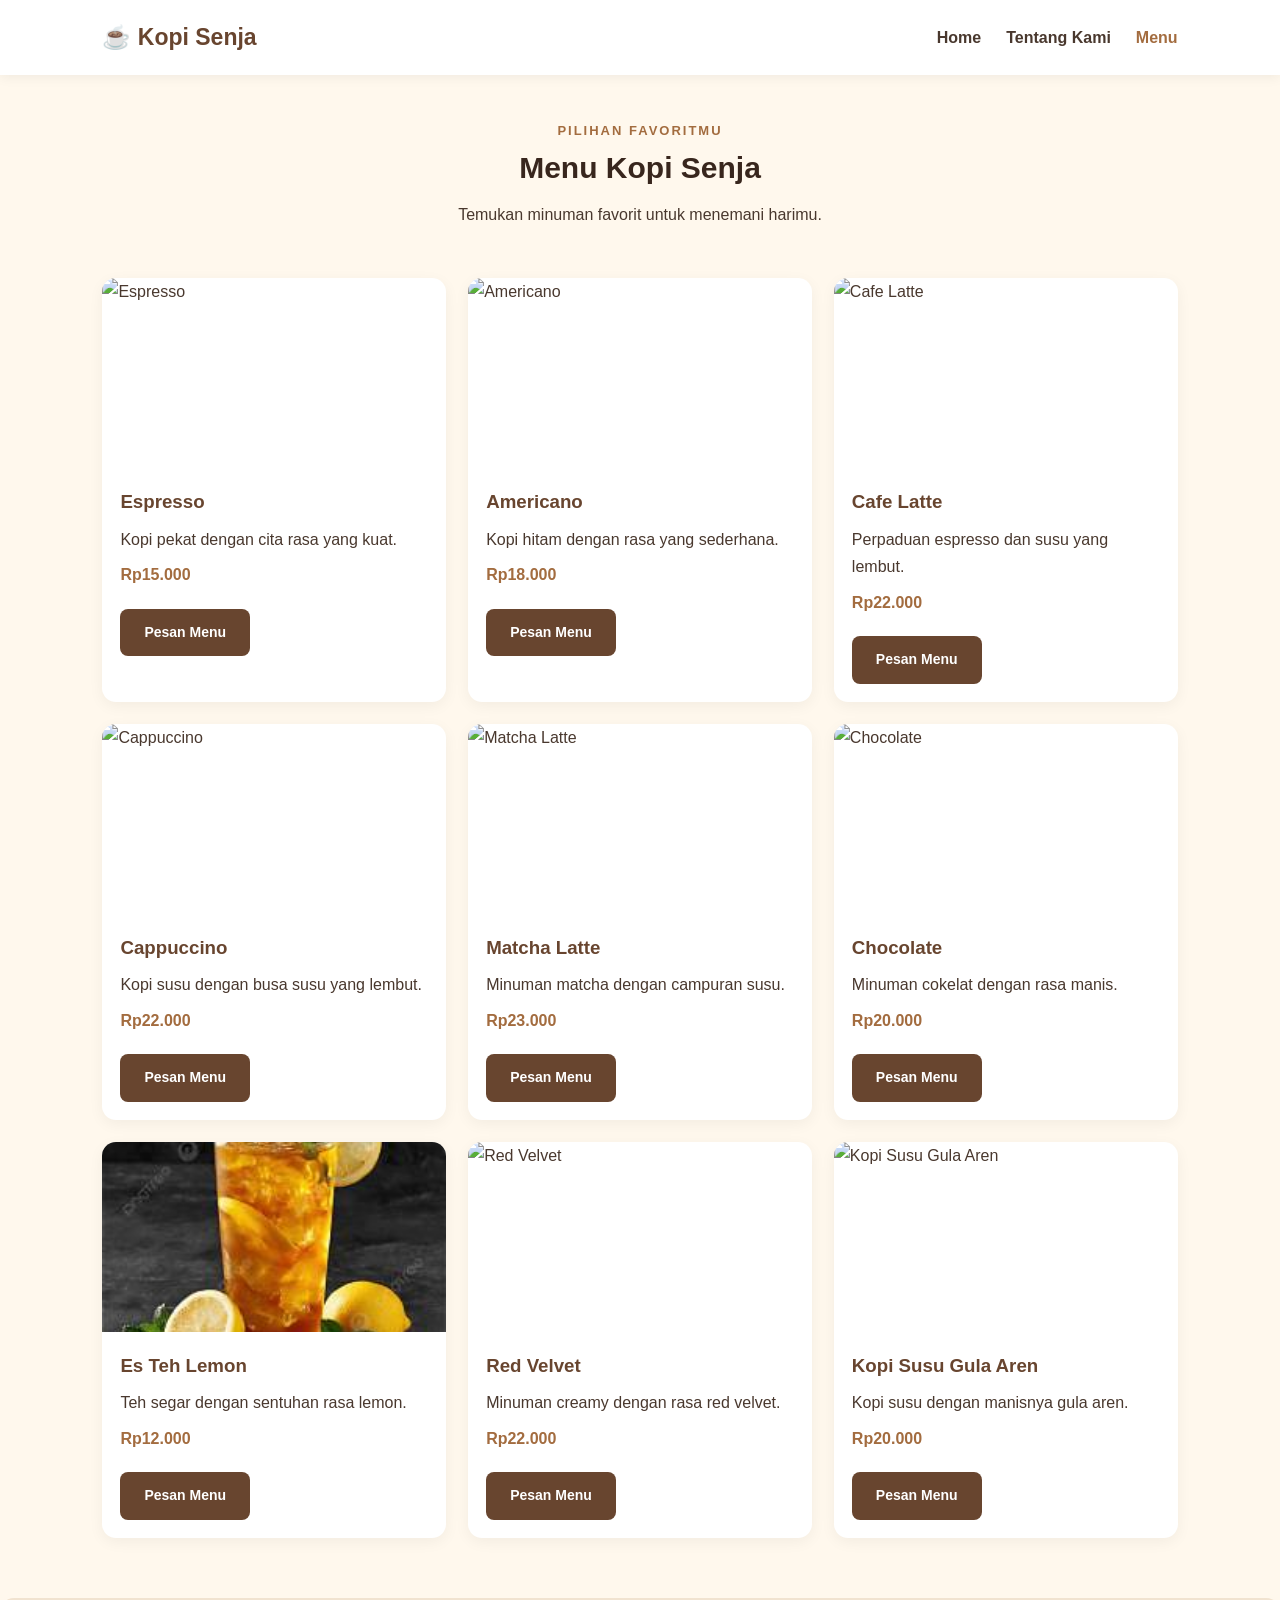
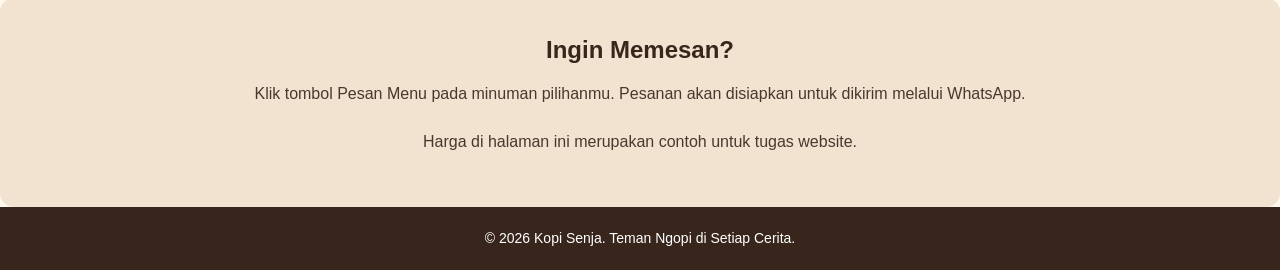
==== menu.html @ 1337b5fb "Add files via upload" ====
<!DOCTYPE html>
<html lang="id">
<head>
    <meta charset="UTF-8">
    <meta name="viewport" content="width=device-width, initial-scale=1.0">
    <title>Menu Kami | Kopi Senja</title>
    <link rel="stylesheet" href="style.css">
</head>
<body>

    <!-- NAVBAR -->
    <header class="navbar">
        <a href="index.html" class="logo">☕ Kopi Senja</a>

        <nav>
            <a href="index.html">Home</a>
            <a href="tentang.html">Tentang Kami</a>
            <a href="menu.html" class="active">Menu</a>
        </nav>
    </header>

    <!-- JUDUL MENU -->
    <section class="page-heading">
        <p class="subtitle">PILIHAN FAVORITMU</p>
        <h1>Menu Kopi Senja</h1>
        <p>Temukan minuman favorit untuk menemani harimu.</p>
    </section>

    <!-- DAFTAR MENU -->
    <main>
        <section class="menu-grid">

            <article class="menu-card">
                <img src="https://images.unsplash.com/photo-1510707577719-ae7c14805e3a?auto=format&fit=crop&w=700&q=80"
                     alt="Espresso">
                <div class="menu-info">
                    <h3>Espresso</h3>
                    <p>Kopi pekat dengan cita rasa yang kuat.</p>
                    <p class="price">Rp15.000</p>
                    <a class="btn order-btn" href="#pesan"
                       data-menu="Espresso" data-harga="15000">Pesan Menu</a>
                </div>
            </article>

            <article class="menu-card">
                <img src="https://images.unsplash.com/photo-1509042239860-f550ce710b93?auto=format&fit=crop&w=700&q=80"
                     alt="Americano">
                <div class="menu-info">
                    <h3>Americano</h3>
                    <p>Kopi hitam dengan rasa yang sederhana.</p>
                    <p class="price">Rp18.000</p>
                    <a class="btn order-btn" href="#pesan"
                       data-menu="Americano" data-harga="18000">Pesan Menu</a>
                </div>
            </article>

            <article class="menu-card">
                <img src="https://images.unsplash.com/photo-1461023058943-07fcbe16d735?auto=format&fit=crop&w=700&q=80"
                     alt="Cafe Latte">
                <div class="menu-info">
                    <h3>Cafe Latte</h3>
                    <p>Perpaduan espresso dan susu yang lembut.</p>
                    <p class="price">Rp22.000</p>
                    <a class="btn order-btn" href="#pesan"
                       data-menu="Cafe Latte" data-harga="22000">Pesan Menu</a>
                </div>
            </article>

            <article class="menu-card">
                <img src="https://images.unsplash.com/photo-1534778101976-62847782c213?auto=format&fit=crop&w=700&q=80"
                     alt="Cappuccino">
                <div class="menu-info">
                    <h3>Cappuccino</h3>
                    <p>Kopi susu dengan busa susu yang lembut.</p>
                    <p class="price">Rp22.000</p>
                    <a class="btn order-btn" href="#pesan"
                       data-menu="Cappuccino" data-harga="22000">Pesan Menu</a>
                </div>
            </article>

            <article class="menu-card">
                <img src="https://images.unsplash.com/photo-1515823064-d6e0c04616a7?auto=format&fit=crop&w=700&q=80"
                     alt="Matcha Latte">
                <div class="menu-info">
                    <h3>Matcha Latte</h3>
                    <p>Minuman matcha dengan campuran susu.</p>
                    <p class="price">Rp23.000</p>
                    <a class="btn order-btn" href="#pesan"
                       data-menu="Matcha Latte" data-harga="23000">Pesan Menu</a>
                </div>
            </article>

            <article class="menu-card">
                <img src="https://images.unsplash.com/photo-1572490122747-3968b75cc699?auto=format&fit=crop&w=700&q=80"
                     alt="Chocolate">
                <div class="menu-info">
                    <h3>Chocolate</h3>
                    <p>Minuman cokelat dengan rasa manis.</p>
                    <p class="price">Rp20.000</p>
                    <a class="btn order-btn" href="#pesan"
                       data-menu="Chocolate" data-harga="20000">Pesan Menu</a>
                </div>
            </article>

            <article class="menu-card">
               <img src="es lemon.jpg" alt="EsLemon">
                <div class="menu-info">
                    <h3>Es Teh Lemon</h3>
                    <p>Teh segar dengan sentuhan rasa lemon.</p>
                    <p class="price">Rp12.000</p>
                    <a class="btn order-btn" href="#pesan"
                       data-menu="Es Teh Lemon" data-harga="12000">Pesan Menu</a>
                </div>
            </article>

            <article class="menu-card">
                <img src="https://images.unsplash.com/photo-1579954115545-a95591f28bfc?auto=format&fit=crop&w=700&q=80"
                     alt="Red Velvet">
                <div class="menu-info">
                    <h3>Red Velvet</h3>
                    <p>Minuman creamy dengan rasa red velvet.</p>
                    <p class="price">Rp22.000</p>
                    <a class="btn order-btn" href="#pesan"
                       data-menu="Red Velvet" data-harga="22000">Pesan Menu</a>
                </div>
            </article>

            <article class="menu-card">
                <img src="https://images.unsplash.com/photo-1461023058943-07fcbe16d735?auto=format&fit=crop&w=700&q=80"
                     alt="Kopi Susu Gula Aren">
                <div class="menu-info">
                    <h3>Kopi Susu Gula Aren</h3>
                    <p>Kopi susu dengan manisnya gula aren.</p>
                    <p class="price">Rp20.000</p>
                    <a class="btn order-btn" href="#pesan"
                       data-menu="Kopi Susu Gula Aren" data-harga="20000">Pesan Menu</a>
                </div>
            </article>

        </section>

        <!-- INFORMASI PEMESANAN -->
        <section class="contact-box" id="pesan">
            <h2>Ingin Memesan?</h2>
            <p id="order-message">
                Klik tombol Pesan Menu pada minuman pilihanmu.
                Pesanan akan disiapkan untuk dikirim melalui WhatsApp.
            </p>
            <p class="order-note">
                Harga di halaman ini merupakan contoh untuk tugas website.
            </p>
        </section>
    </main>

    <!-- FOOTER -->
    <footer>
        <p>&copy; 2026 Kopi Senja. Teman Ngopi di Setiap Cerita.</p>
    </footer>

    <script src="script.js"></script>
</body>
</html>
---- style.css ----
/* =====================================
   1. PENGATURAN DASAR
===================================== */

* {
    margin: 0;
    padding: 0;
    box-sizing: border-box;
}

:root {
    --cokelat: #68452f;
    --cokelat-gelap: #38261d;
    --krem: #fff8ed;
    --krem-tua: #f1e3d0;
    --putih: #ffffff;
    --teks: #49382e;
}

html {
    scroll-behavior: smooth;
}

body {
    font-family: Arial, Helvetica, sans-serif;
    background: var(--krem);
    color: var(--teks);
    line-height: 1.7;
}

/* =====================================
   2. NAVBAR
===================================== */

.navbar {
    display: flex;
    justify-content: space-between;
    align-items: center;
    padding: 18px 8%;
    background: var(--putih);
    box-shadow: 0 2px 12px #00000010;
    gap: 20px;
    flex-wrap: wrap;
}

.logo {
    font-size: 23px;
    font-weight: bold;
    color: var(--cokelat);
    text-decoration: none;
}

.navbar nav {
    display: flex;
    gap: 25px;
    flex-wrap: wrap;
}

.navbar nav a {
    color: var(--teks);
    text-decoration: none;
    font-weight: bold;
    transition: color 0.3s;
}

.navbar nav a:hover,
.navbar nav a.active {
    color: #a36c3f;
}

/* =====================================
   3. HOME
===================================== */

.hero {
    display: flex;
    align-items: center;
    gap: 45px;
    padding: 65px 8%;
    min-height: 480px;
}

.hero-text,
.hero-image {
    flex: 1;
    min-width: 0;
}

.subtitle {
    color: #a36c3f;
    font-weight: bold;
    letter-spacing: 2px;
    font-size: 13px;
}

.hero h1 {
    font-size: clamp(32px, 4vw, 52px);
    line-height: 1.2;
    color: var(--cokelat-gelap);
    margin: 15px 0;
}

.hero-text > p:not(.subtitle) {
    margin-bottom: 25px;
}

.hero-image img {
    width: 100%;
    height: 350px;
    object-fit: cover;
    border-radius: 18px;
}

/* =====================================
   4. TOMBOL
===================================== */

.btn {
    display: inline-block;
    background: var(--cokelat);
    color: var(--putih);
    text-decoration: none;
    padding: 12px 24px;
    border-radius: 8px;
    font-weight: bold;
    transition: 0.3s;
}

.btn:hover {
    background: var(--cokelat-gelap);
    transform: translateY(-2px);
}

/* =====================================
   5. KEUNGGULAN KOPI SENJA
===================================== */

.features {
    text-align: center;
    padding: 55px 8%;
    background: var(--putih);
}

.features h2,
.page-heading h1 {
    color: var(--cokelat-gelap);
    font-size: 30px;
}

.section-desc {
    margin: 8px 0 30px;
    color: #77665a;
}

.feature-list {
    display: grid;
    grid-template-columns: repeat(4, minmax(0, 1fr));
    gap: 20px;
    margin-top: 30px;
}

.feature-card {
    background: var(--krem);
    padding: 25px 18px;
    border-radius: 12px;
    transition: transform 0.3s, box-shadow 0.3s;
}

.feature-card:hover {
    transform: translateY(-5px);
    box-shadow: 0 8px 20px #00000010;
}

.feature-card span {
    font-size: 35px;
}

.feature-card h3 {
    margin: 10px 0;
    color: var(--cokelat);
}

/* =====================================
   6. AJAKAN DI HOME
===================================== */

.cta {
    text-align: center;
    padding: 50px 8%;
    background: var(--cokelat);
    color: var(--putih);
}

.cta h2 {
    margin-bottom: 10px;
}

.cta p {
    margin-bottom: 20px;
}

.btn-light {
    background: var(--krem);
    color: var(--cokelat-gelap);
}

.btn-light:hover {
    background: var(--krem-tua);
}

/* =====================================
   7. JUDUL HALAMAN
===================================== */

.page-heading {
    text-align: center;
    padding: 45px 8% 25px;
}

.page-heading p:last-child {
    margin-top: 8px;
}

/* =====================================
   8. BAGIAN KONTEN
===================================== */

.content-section {
    max-width: 1000px;
    margin: auto;
    padding: 25px 8% 60px;
}

.content-section h2 {
    color: var(--cokelat);
    margin-bottom: 12px;
}

.content-section p {
    margin-bottom: 18px;
}

/* =====================================
   9. HALAMAN TENTANG KAMI
===================================== */

.about-hero {
    display: flex;
    align-items: center;
    gap: 35px;
    margin-bottom: 45px;
}

.about-image,
.about-text {
    flex: 1;
    min-width: 0;
}

.about-image img {
    width: 100%;
    height: 320px;
    object-fit: cover;
    border-radius: 16px;
}

.about-text h2 {
    font-size: 28px;
    color: var(--cokelat);
    margin-bottom: 12px;
}

.vision-mission {
    display: grid;
    grid-template-columns: repeat(2, minmax(0, 1fr));
    gap: 22px;
    margin-bottom: 40px;
}

.info-box {
    padding: 28px;
    border-radius: 14px;
    background: var(--putih);
    box-shadow: 0 4px 15px #0000000d;
}

.info-icon {
    font-size: 32px;
    margin-bottom: 10px;
}

.info-box h2 {
    color: var(--cokelat);
    margin-bottom: 12px;
}

.info-box ul {
    padding-left: 20px;
}

.info-box li {
    margin-bottom: 8px;
}

.contact-box {
    text-align: center;
    padding: 32px 20px;
    border-radius: 14px;
    background: var(--krem-tua);
}

.contact-box h2 {
    color: var(--cokelat-gelap);
    margin-bottom: 10px;
}

.contact-box p {
    margin-bottom: 20px;
}

/* =====================================
   10. HALAMAN MENU
===================================== */

.menu-grid {
    display: grid;
    grid-template-columns: repeat(3, minmax(0, 1fr));
    gap: 22px;
    padding: 25px 8% 60px;
}

.menu-card {
    background: var(--putih);
    border-radius: 14px;
    overflow: hidden;
    box-shadow: 0 4px 15px #0000000d;
    transition: transform 0.3s, box-shadow 0.3s;
}

.menu-card:hover {
    transform: translateY(-5px);
    box-shadow: 0 8px 22px #00000015;
}

.menu-card img {
    width: 100%;
    height: 190px;
    object-fit: cover;
    display: block;
}

.menu-info {
    padding: 18px;
}

.menu-info h3 {
    color: var(--cokelat);
}

.menu-info p {
    margin: 8px 0;
}

.price {
    font-weight: bold;
    color: #a36c3f;
}

.menu-info .btn {
    margin-top: 12px;
    border: none;
    cursor: pointer;
    font-size: 14px;
}

/* =====================================
   11. FOOTER
===================================== */

footer {
    text-align: center;
    padding: 20px;
    background: var(--cokelat-gelap);
    color: var(--putih);
    font-size: 14px;
}

/* =====================================
   12. RESPONSIVE TABLET
===================================== */

@media (max-width: 800px) {
    .hero {
        flex-direction: column;
        align-items: stretch;
        padding-top: 40px;
    }

    .hero-image img {
        height: 270px;
    }

    .feature-list {
        grid-template-columns: repeat(2, minmax(0, 1fr));
    }

    .menu-grid {
        grid-template-columns: repeat(2, minmax(0, 1fr));
    }

    .navbar {
        justify-content: center;
    }

    .navbar nav {
        justify-content: center;
    }
}

/* =====================================
   13. RESPONSIVE HP
===================================== */

@media (max-width: 500px) {
    .feature-list,
    .menu-grid {
        grid-template-columns: 1fr;
    }

    .hero h1 {
        font-size: 34px;
    }

    .features h2,
    .page-heading h1 {
        font-size: 26px;
    }

    .navbar {
        padding: 16px 5%;
    }

    .navbar nav {
        gap: 15px;
    }

    .content-section {
        padding-left: 6%;
        padding-right: 6%;
    }

    .menu-grid {
        padding-left: 6%;
        padding-right: 6%;
    }
}

/* =====================================
   14. RESPONSIVE HALAMAN TENTANG
===================================== */

@media (max-width: 700px) {
    .about-hero {
        flex-direction: column;
        align-items: stretch;
    }

    .about-image img {
        height: 250px;
    }

    .vision-mission {
        grid-template-columns: 1fr;
    }
}
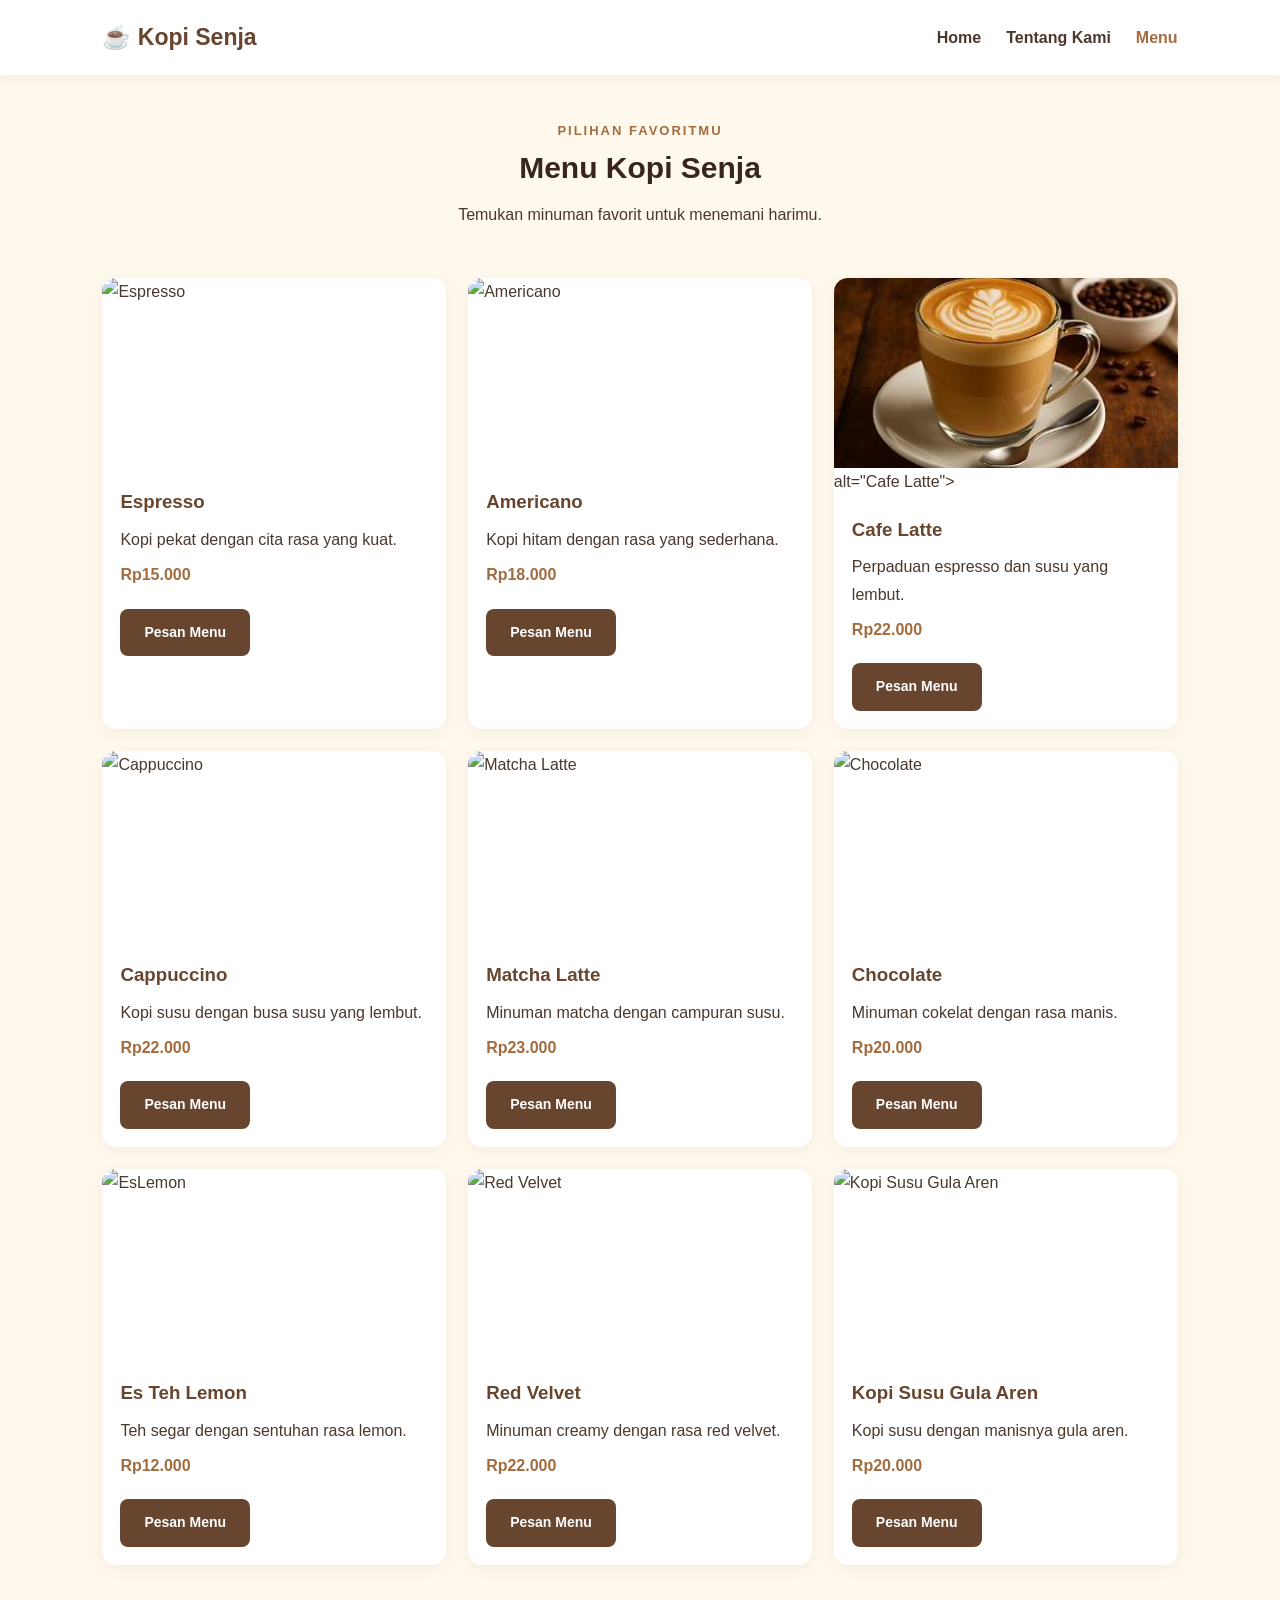
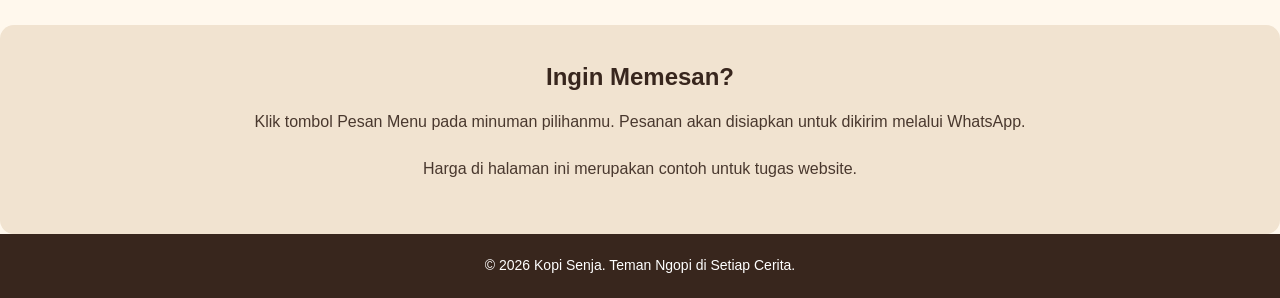
==== commit 3466c7d4: "Add files via upload" ====
--- a/menu.html
+++ b/menu.html
@@ -56,7 +56,7 @@
             </article>
 
             <article class="menu-card">
-                <img src="https://images.unsplash.com/photo-1461023058943-07fcbe16d735?auto=format&fit=crop&w=700&q=80"
+                <img src="images/cofelatte.jpg" alt="EsLemon">
                      alt="Cafe Latte">
                 <div class="menu-info">
                     <h3>Cafe Latte</h3>
@@ -104,7 +104,7 @@
             </article>
 
             <article class="menu-card">
-               <img src="es lemon.jpg" alt="EsLemon">
+               <img src="images/es lemon.jpg" alt="EsLemon">
                 <div class="menu-info">
                     <h3>Es Teh Lemon</h3>
                     <p>Teh segar dengan sentuhan rasa lemon.</p>
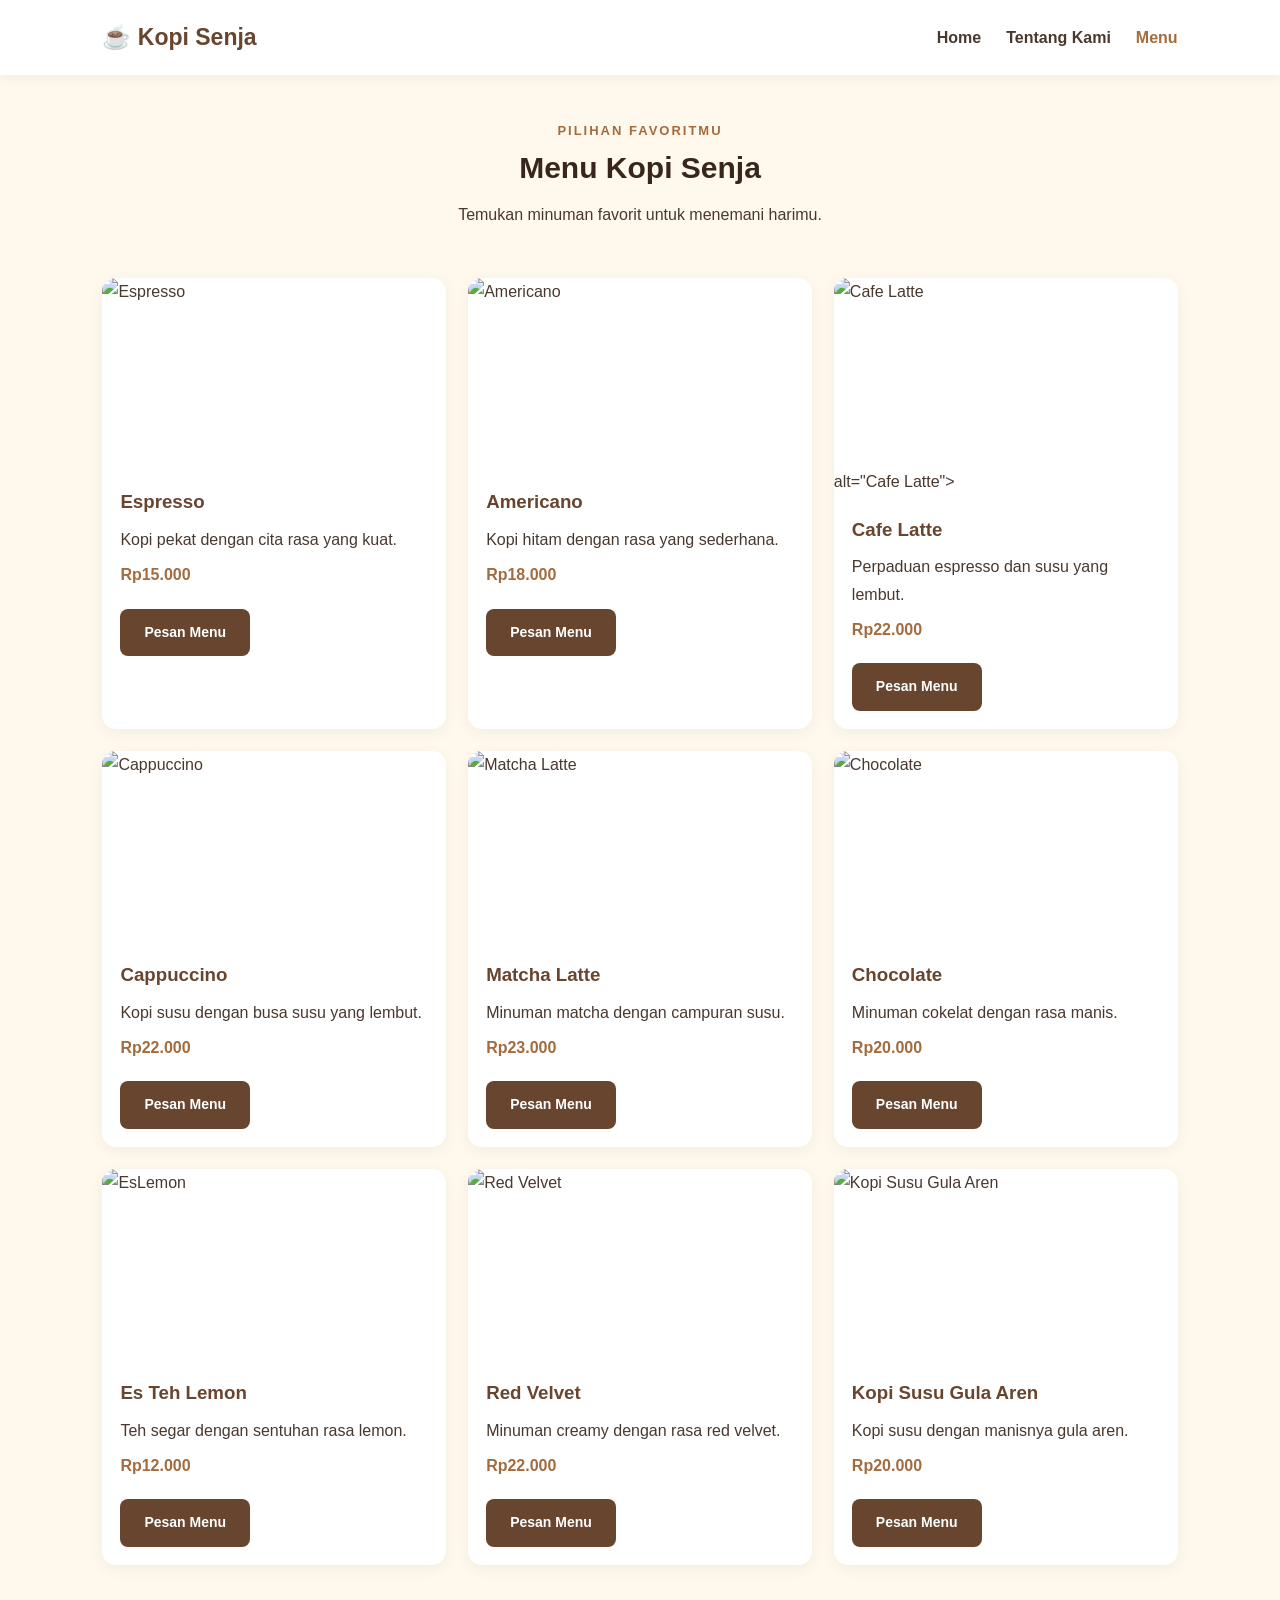
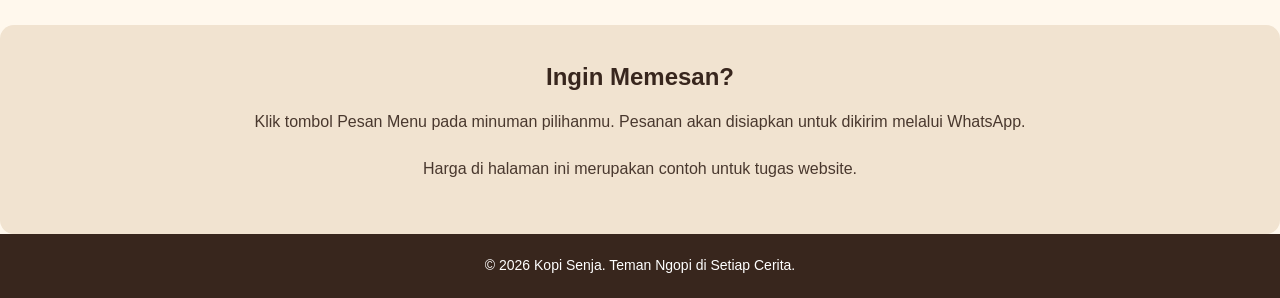
==== commit 9eb0b56b: "Update menu.html" ====
--- a/menu.html
+++ b/menu.html
@@ -56,7 +56,7 @@
             </article>
 
             <article class="menu-card">
-                <img src="images/cofelatte.jpg" alt="EsLemon">
+                <img src="images/cafe latte.jpg" alt="Cafe Latte">
                      alt="Cafe Latte">
                 <div class="menu-info">
                     <h3>Cafe Latte</h3>
@@ -160,4 +160,4 @@
 
     <script src="script.js"></script>
 </body>
-</html>+</html>
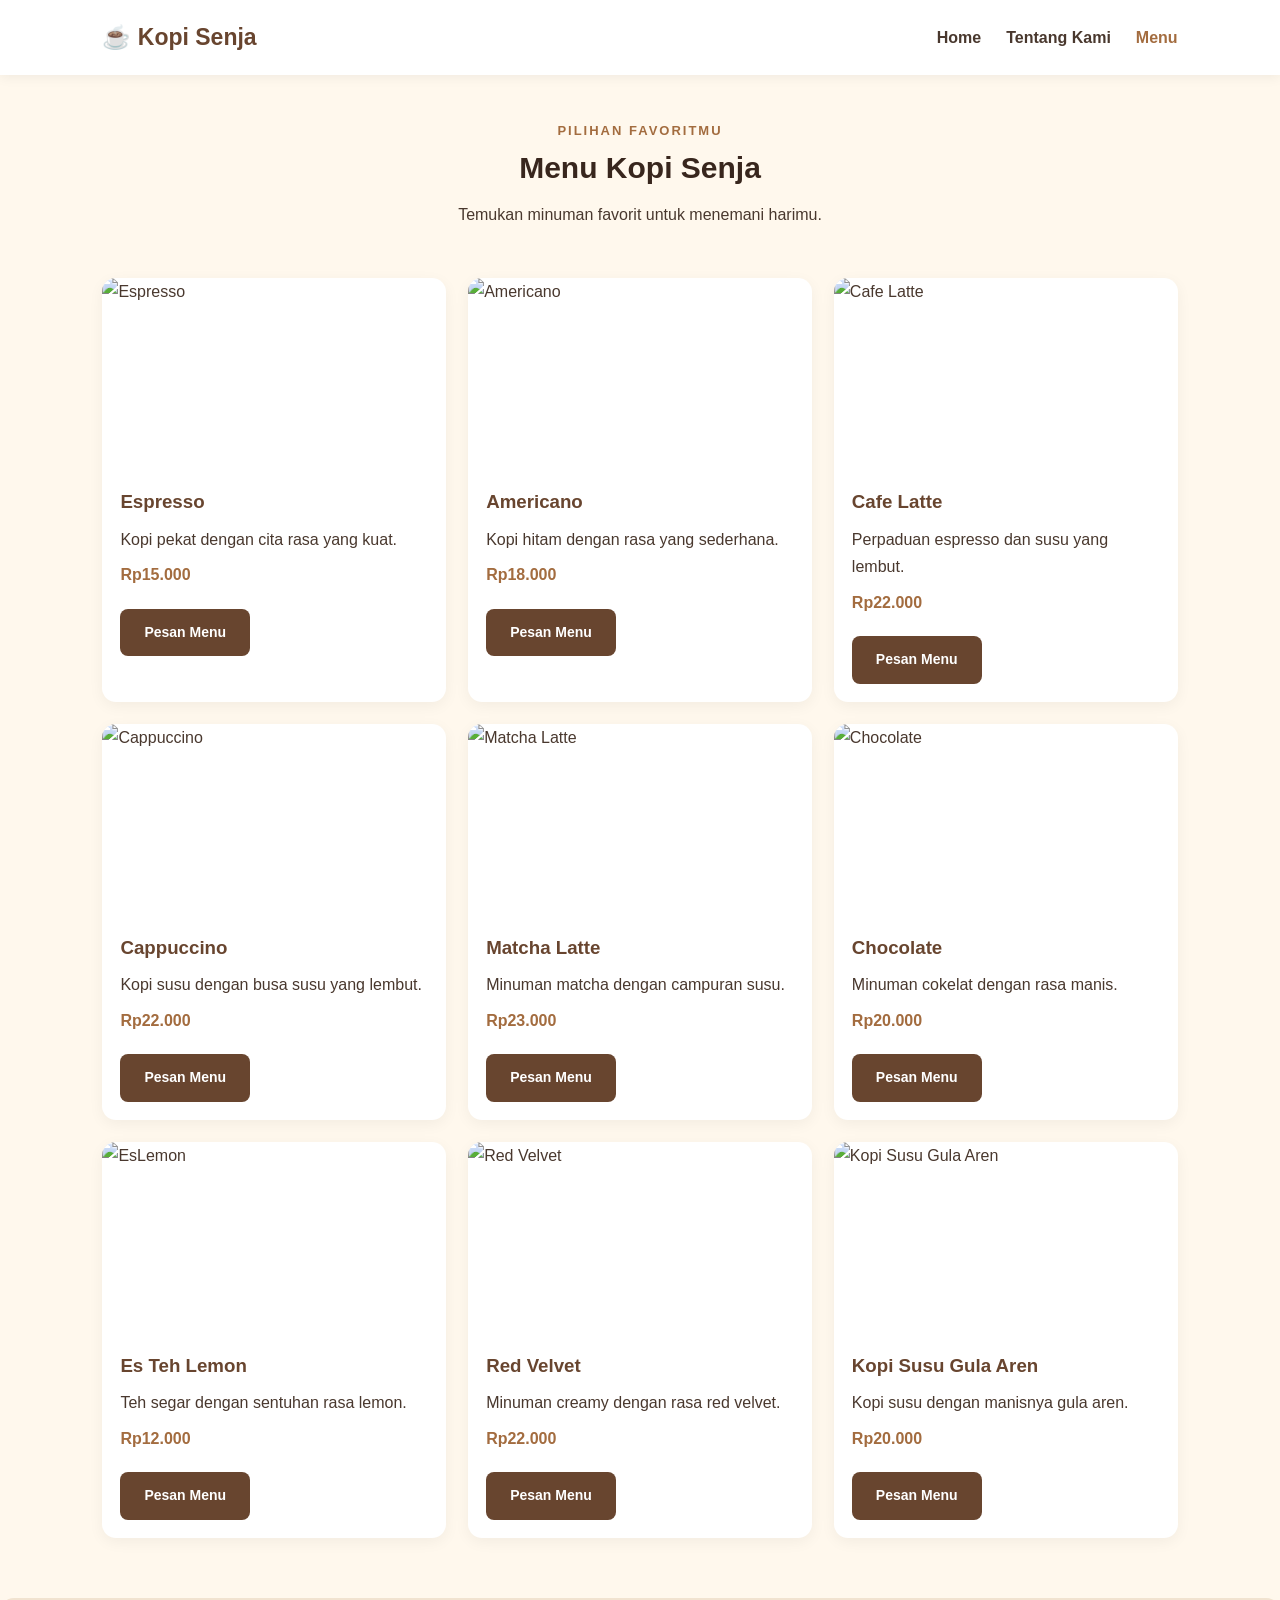
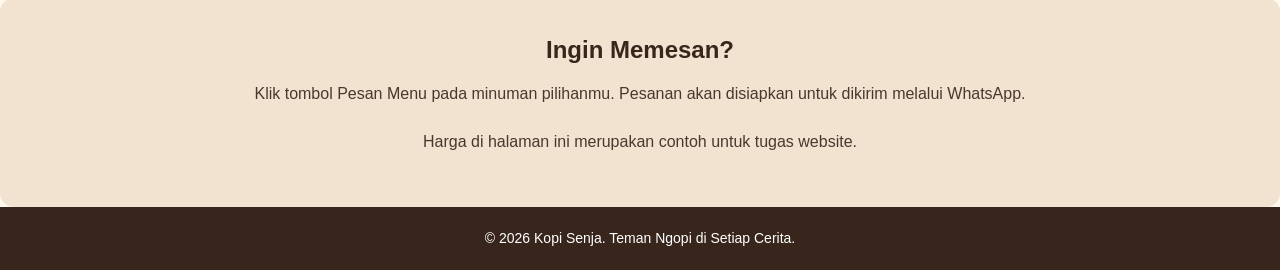
==== commit 0e0d5629: "Update menu.html" ====
--- a/menu.html
+++ b/menu.html
@@ -57,7 +57,6 @@
 
             <article class="menu-card">
                 <img src="images/cafe latte.jpg" alt="Cafe Latte">
-                     alt="Cafe Latte">
                 <div class="menu-info">
                     <h3>Cafe Latte</h3>
                     <p>Perpaduan espresso dan susu yang lembut.</p>
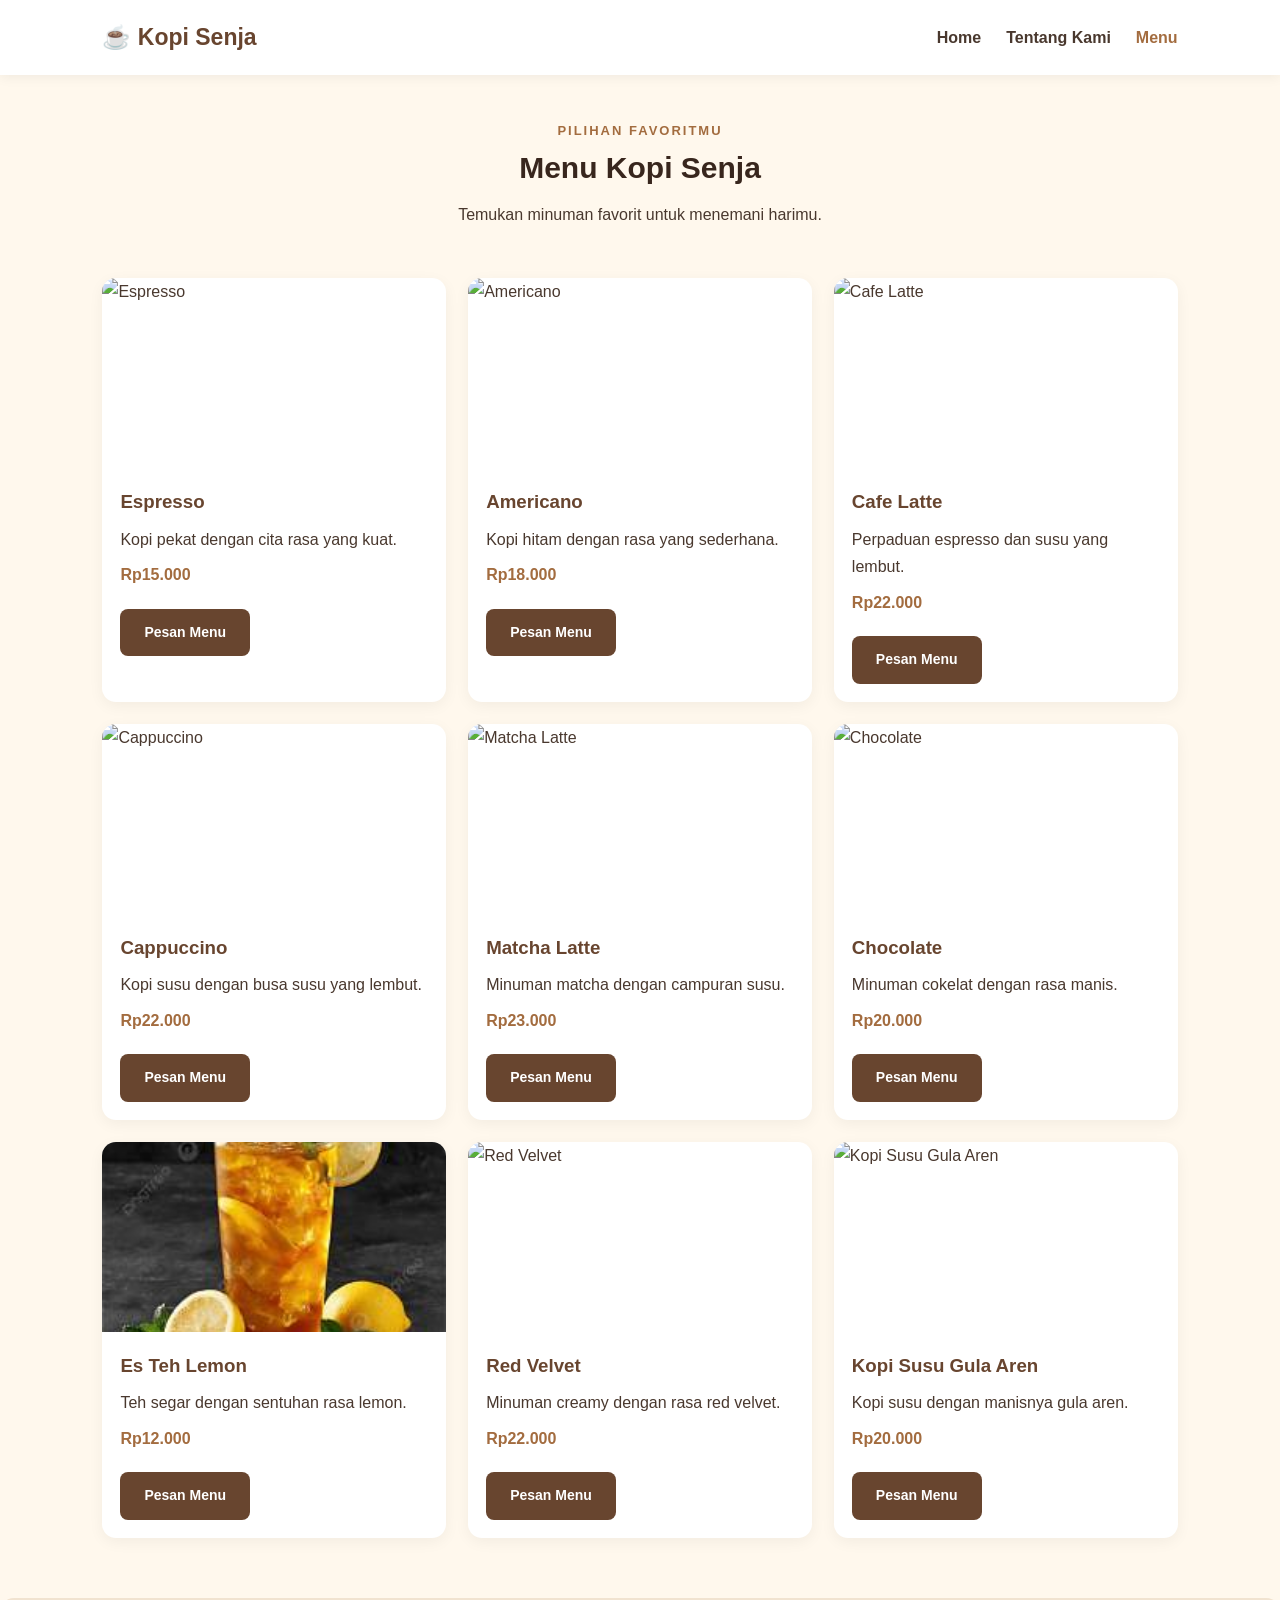
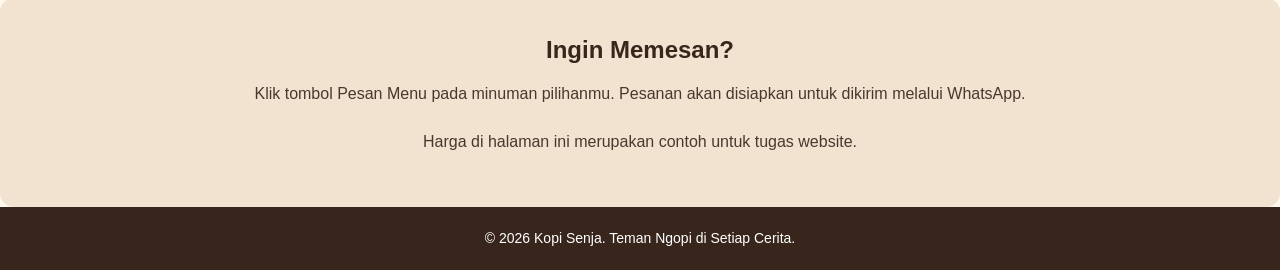
==== commit c43851c6: "Update menu.html" ====
--- a/menu.html
+++ b/menu.html
@@ -103,7 +103,7 @@
             </article>
 
             <article class="menu-card">
-               <img src="images/es lemon.jpg" alt="EsLemon">
+               <img src="es lemon.jpg" alt="EsLemon">
                 <div class="menu-info">
                     <h3>Es Teh Lemon</h3>
                     <p>Teh segar dengan sentuhan rasa lemon.</p>
